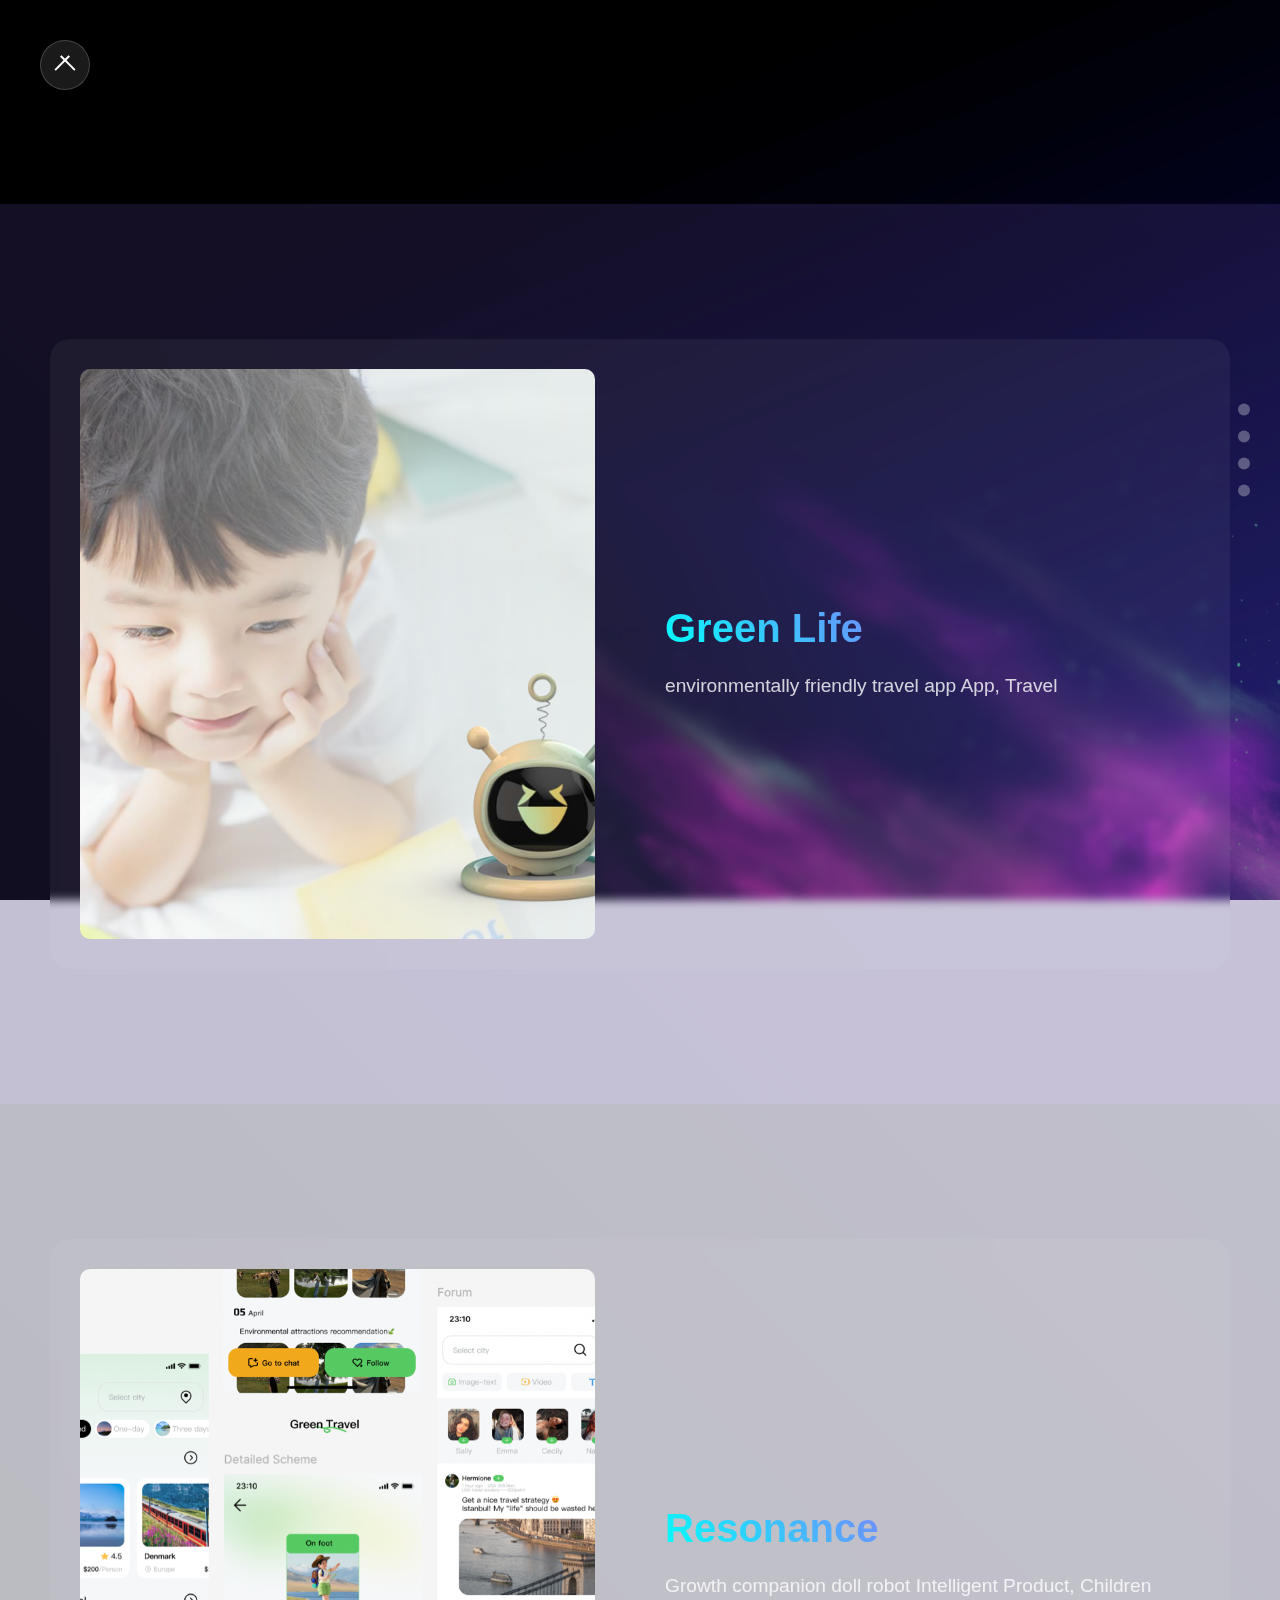
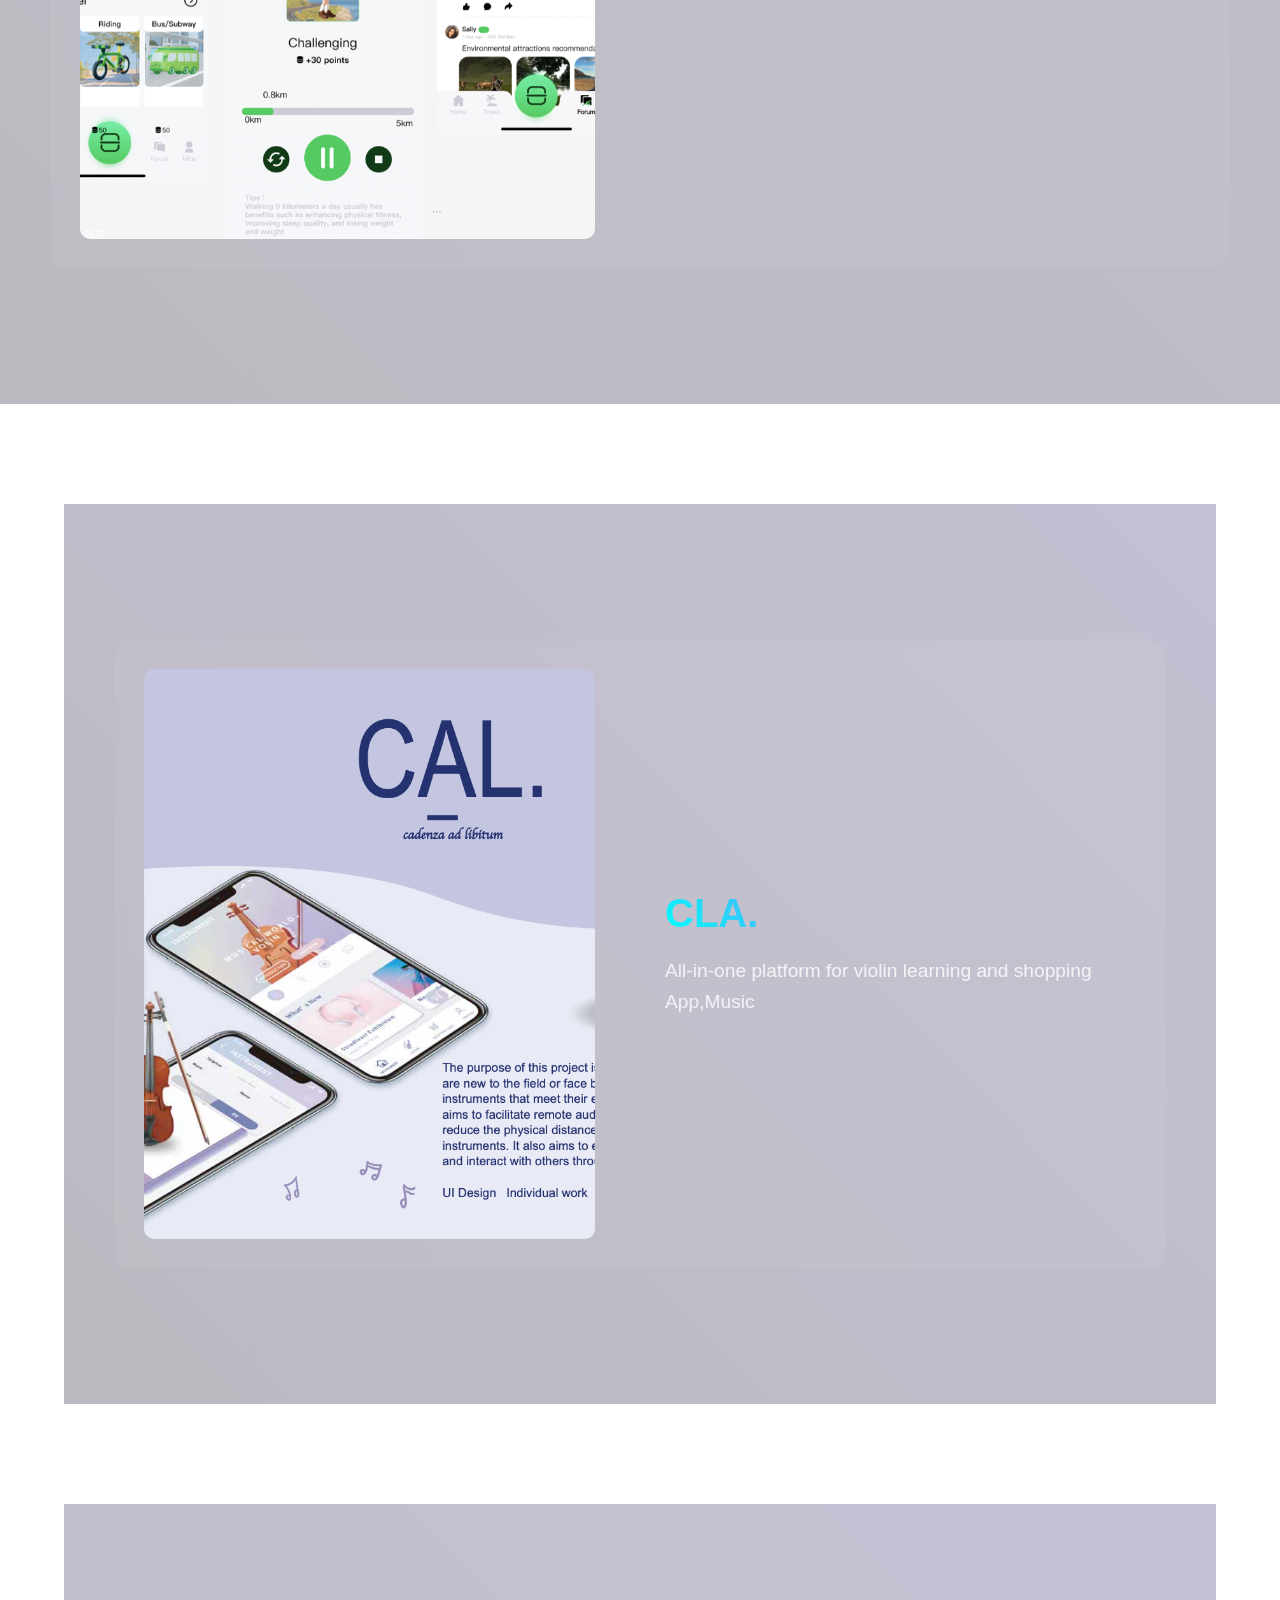
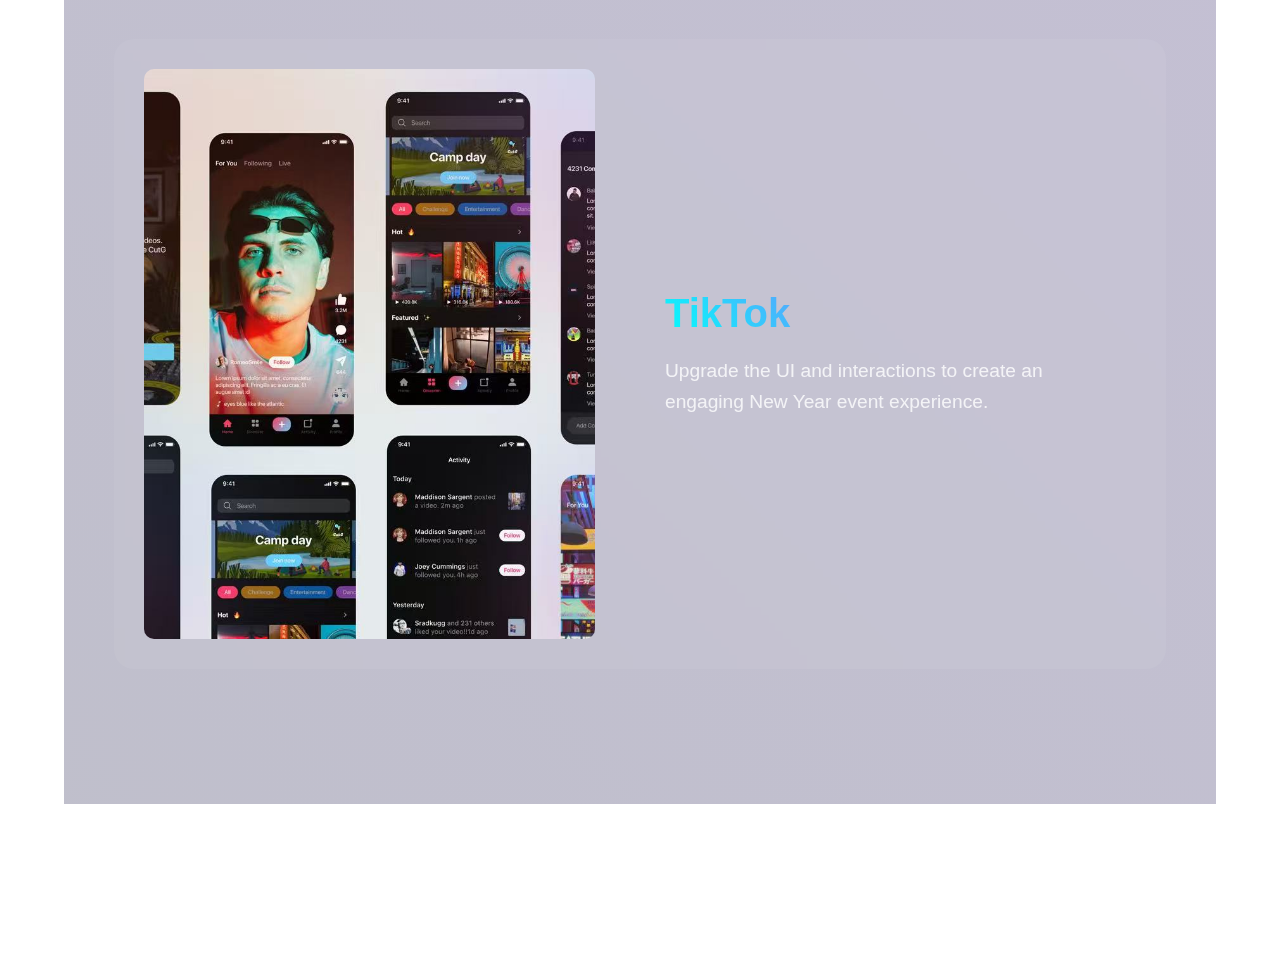
==== works.html @ 9082a08b "Initial commit" ====
<!DOCTYPE html>
<html lang="en">
<head>
    <meta charset="UTF-8">
    <meta name="viewport" content="width=device-width, initial-scale=1.0">
    <title>My Works - Amelia Portfolio</title>
    <link rel="stylesheet" href="css/style.css">
    <link rel="stylesheet" href="css/works.css">
</head>
<body>
    <div class="works-container">
        <!-- 返回按钮 -->
        <a href="index.html" class="back-button">
        
        
        </a>

        <!-- 添加SVG定义 -->
        <svg class="hidden">
            <symbol id="icon-arrowback" viewBox="0 0 24 18">
                <title>arrow-back</title>
                <path d="M7.839 17.296a.847.847 0 0 0 1.21 0 .853.853 0 0 0 0-1.198L2.914 9.965h20.238A.843.843 0 0 0 24 9.118a.852.852 0 0 0-.847-.86H2.915l6.133-6.12a.868.868 0 0 0 0-1.21.847.847 0 0 0-1.21 0L.255 8.513a.833.833 0 0 0 0 1.197l7.585 7.586z"/>
            </symbol>
        </svg>

        <!-- 作品列表 -->

        <a href="project-detail.html" class="work-item">
            <div class="work-content">
                <div class="work-image">
                    <img src="img/Resonance01.png" alt="AI Companion Robot">
                </div>
                <div class="work-info">
                    <h3>Green Life</h3>
                    <p>environmentally friendly travel app
                        App, Travel</p>
                </div>
            </div>
        </a>

        <a class="work-item">
            <div class="work-content">
                <div class="work-image">
                    <img src="img/Green Life.png" alt="EcoTrack App">
                </div>
                <div class="work-info">
                    <h3>Resonance</h3>
                    <p>Growth companion doll robot
                        Intelligent Product, Children</p>
                </div>
            </div>
        </a>
        
        <div class="works-grid">
            
            <a class="work-item">
                <div class="work-content">
                   
                    <div class="work-image">
                        <img src="img/CAL..png" alt="Violin Learning App">
                      
                    </div>

                    <div class="work-info">
                        <h3>CLA.</h3>
                        <p>All-in-one platform for violin learning and shopping
                            App,Music</p>
                    </div>
                </div>
            </a>

            <a href="design-system.html" class="work-item">
                <div class="work-content">
                    <div class="work-image">
                        <img src="img/tiktok.jpg" alt="TikTok">
                    </div>
                    <div class="work-info">
                        <h3>TikTok</h3>
                        <p>Upgrade the UI and interactions to create an engaging New Year event experience.</p>
                    </div>
                </div>
            </a>
        </div>

        <!-- 页面导航点 -->
        <div class="page-dots">
            <a href="#work-1" class="dot active"></a>
            <a href="#work-2" class="dot"></a>
            <a href="#work-3" class="dot"></a>
            <a href="#work-4" class="dot"></a>
        </div>
    </div>
</body>
</html>
---- css/style.css ----
* {
    margin: 0;
    padding: 0;
    box-sizing: border-box;
}

body {
    font-family: 'Arial', sans-serif;
    color: #fff;
    overflow-x: hidden;
    position: relative;
    background-image: url('../bimg/bg3.jpg');
    background-size: cover;
    background-position: center;
    background-repeat: no-repeat;
    background-attachment: fixed;
    margin: 0;
    padding: 0;
}


.banner {
    position: relative;
    height: 100vh;
    overflow: hidden;
}

#myVideo {
    position: absolute;
    right: 0;
    bottom: 0;
    min-width: 100%;
    min-height: 100%;
    width: auto;
    height: auto;
    z-index: -2;
    object-fit: cover;
    display: none;
}

.banner-overlay {
    position: absolute;
    top: 0;
    left: 0;
    width: 100%;
    height: 100%;
    background: none;
    z-index: -1;
    display: none;
}

.banner-content {
    position: absolute;
    top: 50%;
    left: 50%;
    transform: translate(-50%, -50%);
    text-align: center;
    width: 100%;
    z-index: 1;
}


.glitch-wrapper {
    margin-bottom: 30px;
}

.glitch {
    font-family: 'TAN-SOMETLMES', sans-serif;
    font-size: 2em !important;
    margin-bottom: 15px;
    transition: all 0.3s ease;
}

.glitch-text {
    font-family: 'TAN-SOMETLMES', sans-serif;
    font-size: 2.5em !important;
    margin-bottom: 15px;
    transition: all 0.3s ease;
}

.glitch:first-child {
    cursor: pointer;
}

.glitch:first-child:hover {
    font-size: 2.5em !important;
    text-shadow: 0 0 10px rgba(255, 255, 255, 0.8),
        0 0 20px rgba(255, 255, 255, 0.5),
        0 0 30px rgba(0, 255, 252, 0.5),
        0 0 40px rgba(252, 0, 255, 0.5);
    transform: translateY(-2px);
    color: #00FFFC;
}


@media (max-width: 768px) {
    .glitch {
        font-size: 2em !important;
    }

    .glitch:first-child:hover {
        font-size: 2.4em !important;
    }
}


.typing-text {
    font-size: 1.5em;
    margin: 20px 0;
    opacity: 0;
    animation: fadeIn 1s forwards;
    animation-delay: 3s;
}


.scroll-hint {
    position: absolute;
    bottom: 40px;
    left: 50%;
    transform: translateX(-50%);
    text-align: center;
    opacity: 0;
    animation: fadeIn 1s forwards;
    animation-delay: 3.5s;
}

.scroll-hint span {
    display: block;
    margin-bottom: 10px;
    font-size: 14px;
    letter-spacing: 2px;
}

.scroll-arrow {
    width: 30px;
    height: 30px;
    border-right: 3px solid rgba(255, 255, 255, 0.8);
    border-bottom: 3px solid rgba(255, 255, 255, 0.8);
    transform: rotate(45deg);
    margin-bottom: 10px;
    animation: floatArrow 2s ease-in-out infinite;
}


@keyframes fadeIn {
    to {
        opacity: 1;
    }
}

@keyframes progress {
    to {
        width: 100%;
    }
}

@keyframes scrollArrow {
    0% {
        transform: rotate(45deg) translate(-20px, -20px);
        opacity: 0;
    }

    50% {
        opacity: 1;
    }

    100% {
        transform: rotate(45deg) translate(0, 0);
        opacity: 0;
    }
}


@media (max-width: 768px) {
    .glitch {
        font-size: 3.5em;
    }

    .typing-text {
        font-size: 1.2em;
    }
}


.banner-image {
    position: absolute;
    top: 0;
    left: 0;
    width: 100%;
    height: 100%;
    background-image: url('../assets/banner-bg.jpg');
    background-size: cover;
    background-position: center;
    background-repeat: no-repeat;
    z-index: -2;
    transition: transform 0.3s ease;
}


.main-nav {
    position: absolute;
    top: 40px;
    right: 60px;
    display: flex;
    gap: 30px;
    z-index: 100;
}

.nav-item {
    font-family: 'ENGR', sans-serif;
    color: #fff;
    text-decoration: none;
    font-size: 1.2em;
    text-transform: uppercase;
    letter-spacing: 2px;
    padding: 8px 15px;
    border-radius: 20px;
    transition: all 0.3s ease;
    background: rgba(0, 0, 0, 0.2);
    backdrop-filter: blur(10px);
}

.nav-item:hover {
    background: rgba(255, 255, 255, 0.1);
    color: #00fffc;
    transform: translateY(-2px);
}

.nav-item.active {
    background: rgba(255, 255, 255, 0.1);
    color: #00fffc;
}

@media (max-width: 768px) {
    .main-nav {
        top: 20px;
        right: 20px;
        gap: 15px;
    }

    .nav-item {
        font-size: 0.9em;
        padding: 6px 12px;
    }
}

.banner-content {
    padding: 0 20px;
    max-width: 800px;
    margin: 0 auto;
}

.glitch {
    font-size: 6em;
    margin-bottom: 30px;
}

.intro-text {
    text-align: center;
    opacity: 0;
    animation: fadeIn 1s forwards;
    animation-delay: 0.5s;
}

.intro-text p:first-child {
    font-family: 'ENGR', sans-serif;
    font-size: 1.2em;
    margin-bottom: 20px;
    font-weight: 300;
    letter-spacing: 2px;
}

.description {
    font-family: 'sylfaen', serif;
    font-size: 1.2em;
    line-height: 1.6;
    color: rgba(255, 255, 255, 0.8);
    max-width: 600px;
    margin: 0 auto;
}

.banner-overlay {
    background: linear-gradient(45deg,
            rgba(0, 0, 0, 0.7),
            rgba(0, 0, 0, 0.5));
}



.menu-overlay {
    position: fixed;
    top: 0;
    left: 0;
    width: 100%;
    height: 100vh;
    background: rgba(0, 0, 0, 0.95);
    z-index: 98;
    clip-path: circle(0% at 95% 5%);
    backdrop-filter: blur(10px);
}


.menu-content {
    position: absolute;
    top: 50%;
    left: 50%;
    transform: translate(-50%, -50%);
    width: 100%;
    text-align: center;
}

.menu-items {
    display: flex;
    flex-direction: column;
    gap: 2rem;
}

.menu-item {
    position: relative;
    cursor: pointer;
    overflow: hidden;
    padding: 1rem;
}

.menu-item-text {
    position: relative;
    font-size: 4em;
    font-weight: bold;
    color: #fff;
    text-transform: uppercase;
    transition: color 0.3s ease;
    z-index: 1;
}

.menu-item-bg {
    position: absolute;
    top: 0;
    left: -100%;
    width: 100%;
    height: 100%;
    background: linear-gradient(90deg, #00fffc, #fc00ff);
    transition: transform 0.3s ease;
    z-index: 0;
}


.menu-item:hover .menu-item-bg {
    transform: translateX(100%);
}

.menu-item:hover .menu-item-text {
    color: #000;
}


.menu-wrapper.active .menu-icon span:nth-child(1) {
    transform: translateY(6px) rotate(45deg);
}

.menu-wrapper.active .menu-icon span:nth-child(2) {
    opacity: 0;
}

.menu-wrapper.active .menu-icon span:nth-child(3) {
    transform: translateY(-6px) rotate(-45deg);
}

.work-showcase {
    position: fixed;
    top: 0;
    left: 0;
    width: 100%;
    height: 100vh;
    background: linear-gradient(135deg, #1a1a2f 0%, #2d2b55 50%, #3b2d6e 100%);
    z-index: 97;
    overflow-y: scroll;
    scroll-behavior: smooth;
}

.work-container {
    position: relative;
    width: 100%;
    height: auto;
    display: flex;
    flex-direction: column;
}

.work-item {
    position: relative;
    width: 100%;
    height: 100vh;
    display: flex;
    justify-content: center;
    align-items: center;
    padding: 50px;
    background: linear-gradient(45deg, rgba(26, 26, 47, 0.3), rgba(45, 43, 85, 0.3));
    transition: all 0.5s ease;
}

.work-item:nth-child(1) {
    background: linear-gradient(45deg, rgba(26, 26, 47, 0.3), rgba(59, 45, 110, 0.3));
}

.work-item:nth-child(2) {
    background: linear-gradient(45deg, rgba(45, 43, 85, 0.3), rgba(59, 45, 110, 0.3));
}

.work-item:nth-child(3) {
    background: linear-gradient(45deg, rgba(59, 45, 110, 0.3), rgba(71, 54, 132, 0.3));
}


.work-item:hover {
    background: linear-gradient(45deg, rgba(45, 43, 85, 0.4), rgba(71, 54, 132, 0.4));
}


.work-content {
    position: relative;
    width: 80%;
    max-width: 1200px;
    height: 70vh;
    display: flex;
    gap: 50px;
    background: rgba(255, 255, 255, 0.1);
    backdrop-filter: blur(5px);
    padding: 30px;
    border-radius: 20px;
}


.work-image {
    position: relative;
    width: 60%;
    height: 100%;
    overflow: hidden;
    border-radius: 20px;
    transition: all 0.5s ease;
}


.work-image img {
    width: 100%;
    height: 100%;
    object-fit: cover;
    transition: all 0.8s cubic-bezier(0.4, 0, 0.2, 1);
}


.work-item:hover .work-image {
    transform: perspective(1000px) rotateY(-5deg) translateX(-10px);
}

.work-item:hover .work-image img {
    transform: scale(1.05);
}


.work-info {
    position: relative;
    width: 40%;
    padding: 40px 0;
    display: flex;
    flex-direction: column;
    justify-content: center;
}

.work-info h3 {
    font-size: 3em;
    margin-bottom: 20px;
    color: #fff;
}

.work-info p {
    font-size: 1.2em;
    line-height: 1.6;
    color: rgba(255, 255, 255, 0.8);
}
.work-image::before {
    display: none;
}

.scroll-indicator {
    position: fixed;
    right: 30px;
    top: 50%;
    transform: translateY(-50%);
    z-index: 99;
    display: flex;
    flex-direction: column;
    gap: 10px;
}

.scroll-dot {
    width: 10px;
    height: 10px;
    border-radius: 50%;
    background: rgba(255, 255, 255, 0.3);
    cursor: pointer;
    transition: all 0.3s ease;
}

.scroll-dot.active {
    background: #fff;
    transform: scale(1.5);
}

.project-detail {
    position: fixed;
    top: 0;
    left: 0;
    width: 100%;
    height: 100vh;
    background: linear-gradient(135deg, #1a1a2f 0%, #2d2b55 50%, #3b2d6e 100%);
    z-index: 999;
    overflow-y: scroll;
    scroll-behavior: smooth;
}

.project-detail-container {
    max-width: 1400px;
    margin: 0 auto;
    padding: 100px 5%;
}

.back-button {
    position: fixed;
    top: 40px;
    left: 40px;
    width: 50px;
    height: 50px;
    cursor: pointer;
    z-index: 1000;
    display: flex;
    align-items: center;
    justify-content: center;
    background: rgba(255, 255, 255, 0.1);
    border-radius: 50%;
    backdrop-filter: blur(10px);
    border: 1px solid rgba(255, 255, 255, 0.2);
    transition: all 0.3s ease;
}

.back-button:hover {
    background: rgba(255, 255, 255, 0.2);
    transform: scale(1.1);
}

.back-button::before,
.back-button::after {
    content: '';
    position: absolute;
    width: 20px;
    height: 2px;
    background: #fff;
    transition: all 0.3s ease;
}

.back-button::before {
    transform: rotate(-45deg) translate(2px, -2px);
    left: 12px;
}

.back-button::after {
    transform: rotate(45deg) translate(2px, 2px);
    left: 12px;
}

.back-button:hover::before,
.back-button:hover::after {
    background: #00fffc;
    box-shadow: 0 0 10px rgba(0, 255, 252, 0.5);
}

.project-header {
    text-align: center;
    margin-bottom: 80px;
}

.project-header h1 {
    font-size: 4em;
    margin-bottom: 20px;
    background: linear-gradient(45deg, #00fffc, #fc00ff);
    -webkit-background-clip: text;
    -webkit-text-fill-color: transparent;
}

.project-category {
    font-size: 1.2em;
    color: rgba(255, 255, 255, 0.8);
}

.project-header {
    text-align: center;
    margin-bottom: 80px;
}

.project-header h1 {
    font-size: 4em;
    margin-bottom: 20px;
    background: linear-gradient(45deg, #00fffc, #fc00ff);
    -webkit-background-clip: text;
    -webkit-text-fill-color: transparent;
}

.project-category {
    font-size: 1.2em;
    color: rgba(255, 255, 255, 0.8);
}

.project-hero {
    width: 100%;
    height: 70vh;
    margin-bottom: 100px;
    overflow: hidden;
    border-radius: 20px;
}

.project-hero img {
    width: 100%;
    height: 100%;
    object-fit: cover;
}

.project-overview {
    display: grid;
    grid-template-columns: 1fr 1fr;
    gap: 50px;
    margin-bottom: 100px;
}

.overview-left h2 {
    font-size: 2.5em;
    margin-bottom: 30px;
}

.overview-left p {
    font-size: 1.2em;
    line-height: 1.6;
    color: rgba(255, 255, 255, 0.8);
}

.project-info .info-item {
    margin-bottom: 30px;
}

.project-info h3 {
    font-size: 1.2em;
    margin-bottom: 10px;
    color: #00fffc;
}

.project-section {
    display: flex;
    align-items: center;
    justify-content: space-between;
    gap: 50px;
    margin-bottom: 100px;
}

.project-section.reverse {
    flex-direction: row-reverse;
}

.project-section.reverse .section-content {
    direction: ltr;
}

.section-image {
    flex: 0 0 45%;
    border-radius: 20px;
    overflow: hidden;
}

.section-image img {
    width: 100%;
    height: 100%;
    object-fit: cover;
    transition: transform 0.5s ease;
}

.section-image:hover {
    transform: scale(1.02);
}

.section-image:hover img {
    transform: scale(1.1);
}

.section-content {
    flex: 0 0 45%;
}

.section-content h2 {
    font-family: 'alingkar', sans-serif;
    font-size: 2.5em;
    margin-bottom: 20px;
    color: #fff;
    background: linear-gradient(45deg, #00fffc, #fc00ff);
    -webkit-background-clip: text;
    -webkit-text-fill-color: transparent;
}

.section-content p {
    font-family: 'alize', serif;
    font-size: 1.2em;
    line-height: 1.6;
    color: rgba(255, 255, 255, 0.8);
}


.project-conclusion {
    text-align: center;
    max-width: 800px;
    margin: 0 auto 100px;
}

.project-conclusion h2 {
    font-size: 2.5em;
    margin-bottom: 30px;
}


.next-project {
    text-align: center;
    padding: 50px 0;
    cursor: pointer;
    transition: 0.3s;
}

.next-project:hover {
    transform: translateY(-10px);
}

.next-project p {
    font-size: 1.2em;
    color: rgba(255, 255, 255, 0.8);
    margin-bottom: 10px;
}

.next-project h3 {
    font-size: 2em;
    color: #00fffc;
}

.menu-transition-overlay {
    position: fixed;
    top: 0;
    left: 0;
    width: 100%;
    height: 0;
    background: linear-gradient(180deg,
            rgba(26, 26, 47, 0.95) 0%,
            rgba(45, 43, 85, 0.95) 50%,
            rgba(59, 45, 110, 0.95) 100%);
    z-index: 999;
    pointer-events: none;
}
.home-title {
    position: absolute;
    top: 40px;
    left: 60px;
    font-size: 2em;
    font-weight: bold;
    color: #fff;
    text-transform: uppercase;
    letter-spacing: 3px;
    z-index: 10;
    opacity: 0.7;
    transition: all 0.3s ease;
}

.home-title:hover {
    opacity: 1;
    text-shadow: 0 0 10px rgba(255, 255, 255, 0.8),
        0 0 20px rgba(255, 255, 255, 0.5),
        0 0 30px rgba(0, 255, 252, 0.5),
        0 0 40px rgba(252, 0, 255, 0.5);
    transform: translateY(-2px);
    color: #00FFFC;

}

.project-showcase {
    width: 100%;
    background: none;
    padding: 100px 5%;
}

.project-grid {
    max-width: 1400px;
    margin: 0 auto;
    display: flex;
    flex-direction: column;
    gap: 100px;
}

.project-section {
    display: flex;
    align-items: center;
    justify-content: space-between;
    gap: 50px;
    margin-bottom: 100px;
}

.project-section.reverse {
    flex-direction: row-reverse;
}

.project-section.reverse .section-content {
    direction: ltr;
}

.section-image {
    flex: 0 0 45%;
    border-radius: 20px;
    overflow: hidden;
}

.section-image img {
    width: 100%;
    height: 100%;
    object-fit: cover;
    transition: transform 0.5s ease;
}

.section-image:hover {
    transform: scale(1.02);
}

.section-image:hover img {
    transform: scale(1.1);
}

.section-content {
    flex: 0 0 45%;
}

.section-content h2 {
    font-family: 'alingkar', sans-serif;
    font-size: 2.5em;
    margin-bottom: 20px;
    color: #fff;
    background: linear-gradient(45deg, #00fffc, #fc00ff);
    -webkit-background-clip: text;
    -webkit-text-fill-color: transparent;
}

.section-content p {
    font-family: 'alize', serif;
    font-size: 1.2em;
    line-height: 1.6;
    color: rgba(255, 255, 255, 0.8);
}

@media (max-width: 1024px) {

    .project-section,
    .project-section.reverse {
        flex-direction: column;
        text-align: center;
    }

    .section-image,
    .section-content {
        flex: 0 0 100%;
    }
}

.banner-right-image {
    position: absolute;
    top: 50%;
    right: 100px;
    transform: translateY(-50%) rotate(-45deg);
    width: 400px;
    height: 500px;
    z-index: 1;
    border-radius: 20px;
    overflow: hidden;
    transition: all 0.5s ease;
}

.banner-right-image img {
    width: 100%;
    height: 100%;
    object-fit: contain;
    background: rgba(0, 0, 0, 0.2);
    transform: rotate(45deg);
}



.scroll-arrow-container {
    position: absolute;
    bottom: 40px;
    left: 50%;
    transform: translateX(-50%);
    display: flex;
    flex-direction: column;
    align-items: center;
    cursor: pointer;
    z-index: 2;
}

.scroll-arrow {
    width: 30px;
    height: 30px;
    border-right: 2px solid #fff;
    border-bottom: 2px solid #fff;
    transform: rotate(45deg);
    margin-bottom: 10px;
}

.scroll-text {
    font-family: 'ENGR', sans-serif;
    color: #fff;
    font-size: 14px;
    text-transform: uppercase;
    letter-spacing: 2px;
}

.scroll-arrow-container:hover .scroll-arrow {
    border-color: #fff;
}

.scroll-arrow-container:hover .scroll-text {
    color: #fff;
}

.section-image,
.section-content {
    cursor: pointer;
}


html {
    scroll-behavior: smooth;
}


.project-section {
    text-decoration: none;
    color: inherit;
    display: flex;
    align-items: center;
    gap: 50px;
    padding: 2rem;
    margin: 2rem 0;
    border-radius: 20px;
    background: rgba(255, 255, 255, 0.05);
    backdrop-filter: blur(10px);
}

.section-image {
    flex: 0 0 45%;
    border-radius: 20px;
    overflow: hidden;
}

.section-image img {
    width: 100%;
    height: 100%;
    object-fit: cover;
}

@font-face {
    font-family: 'TAN-SOMETLMES';
    src: url('font/TAN\ -\ SOMETIMES.otf') format('opentype');
    font-weight: normal;
    font-style: normal;
}


@font-face {
    font-family: 'alingkar';
    src: url('font/alingkar.otf') format('opentype');
    font-weight: normal;
    font-style: normal;
}

@font-face {
    font-family: 'ENGR';
    src: url('font/ENGR.TTF') format('truetype');
    font-weight: normal;
    font-style: normal;
}

@font-face {
    font-family: 'sylfaen';
    src: url('font/sylfaen.ttf') format('truetype');
    font-weight: normal;
    font-style: normal;
}

@font-face {
    font-family: 'alize';
    src: url('font/alize.ttf') format('truetype');
    font-weight: normal;
    font-style: normal;
}
---- css/works.css ----
.works-container {
    width: 100%;
    min-height: 100vh;
    padding: 50px 0;
    position: relative;
}

.back-button {
    position: fixed;
    top: 40px;
    left: 40px;
    display: flex;
    align-items: center;
    gap: 10px;
    padding: 10px 20px;
    background: rgba(255, 255, 255, 0.1);
    border: 1px solid rgba(255, 255, 255, 0.2);
    border-radius: 25px;
    text-decoration: none;
    transition: all 0.3s ease;
    z-index: 100;
    transform: rotate(90deg);
}

.arrow-left {
    width: 20px;
    height: 2px;
    background: #fff;
    position: relative;
    transition: all 0.3s ease;
}

.arrow-left:before,
.arrow-left:after {
    content: '';
    position: absolute;
    width: 10px;
    height: 2px;
    background: #fff;
    left: -2px;
    transition: all 0.3s ease;
}

.arrow-left:before {
    transform: rotate(-45deg);
    top: -4px;
}

.arrow-left:after {
    transform: rotate(45deg);
    top: 4px;
}

.back-text {
    color: #fff;
    font-size: 14px;
    font-weight: 500;
    transition: all 0.3s ease;
}


.back-button:hover {
    background: rgba(255, 255, 255, 0.2);
    transform: scale(1.05) rotate(0deg);
}

.back-button:hover .arrow-left,
.back-button:hover .arrow-left:before,
.back-button:hover .arrow-left:after {
    background: #00fffc;
}

.back-button:hover .back-text {
    color: #00fffc;
}

.works-grid {
    width: 100%;
    max-width: 1400px;
    margin: 0 auto;
    padding: 100px 5%;
    display: flex;
    flex-direction: column;
    gap: 100px;
}

.work-item {
    text-decoration: none;
    color: inherit;
    scroll-margin-top: 100px;
}

.work-content {
    width: 100%;
    display: flex;
    gap: 50px;
    background: rgba(255, 255, 255, 0.05);
    padding: 30px;
    border-radius: 20px;
}

.work-image {
    flex: 1;
    overflow: hidden;
    border-radius: 10px;
}

.work-image img {
    width: 100%;
    height: 100%;
    object-fit: cover;
}

.work-info {
    flex: 1;
    padding: 20px;
}

.work-info h3 {
    font-size: 2.5em;
    margin-bottom: 20px;
    color: #fff;
    background: linear-gradient(45deg, #00fffc, #fc00ff);
    -webkit-background-clip: text;
    -webkit-text-fill-color: transparent;
}

.work-info p {
    font-size: 1.2em;
    line-height: 1.6;
    color: rgba(255, 255, 255, 0.8);
}


.page-dots {
    position: fixed;
    right: 30px;
    top: 50%;
    transform: translateY(-50%);
    display: flex;
    flex-direction: column;
    gap: 15px;
    z-index: 100;
}

.dot {
    width: 12px;
    height: 12px;
    border-radius: 50%;
    background: rgba(255, 255, 255, 0.3);
    cursor: pointer;
}
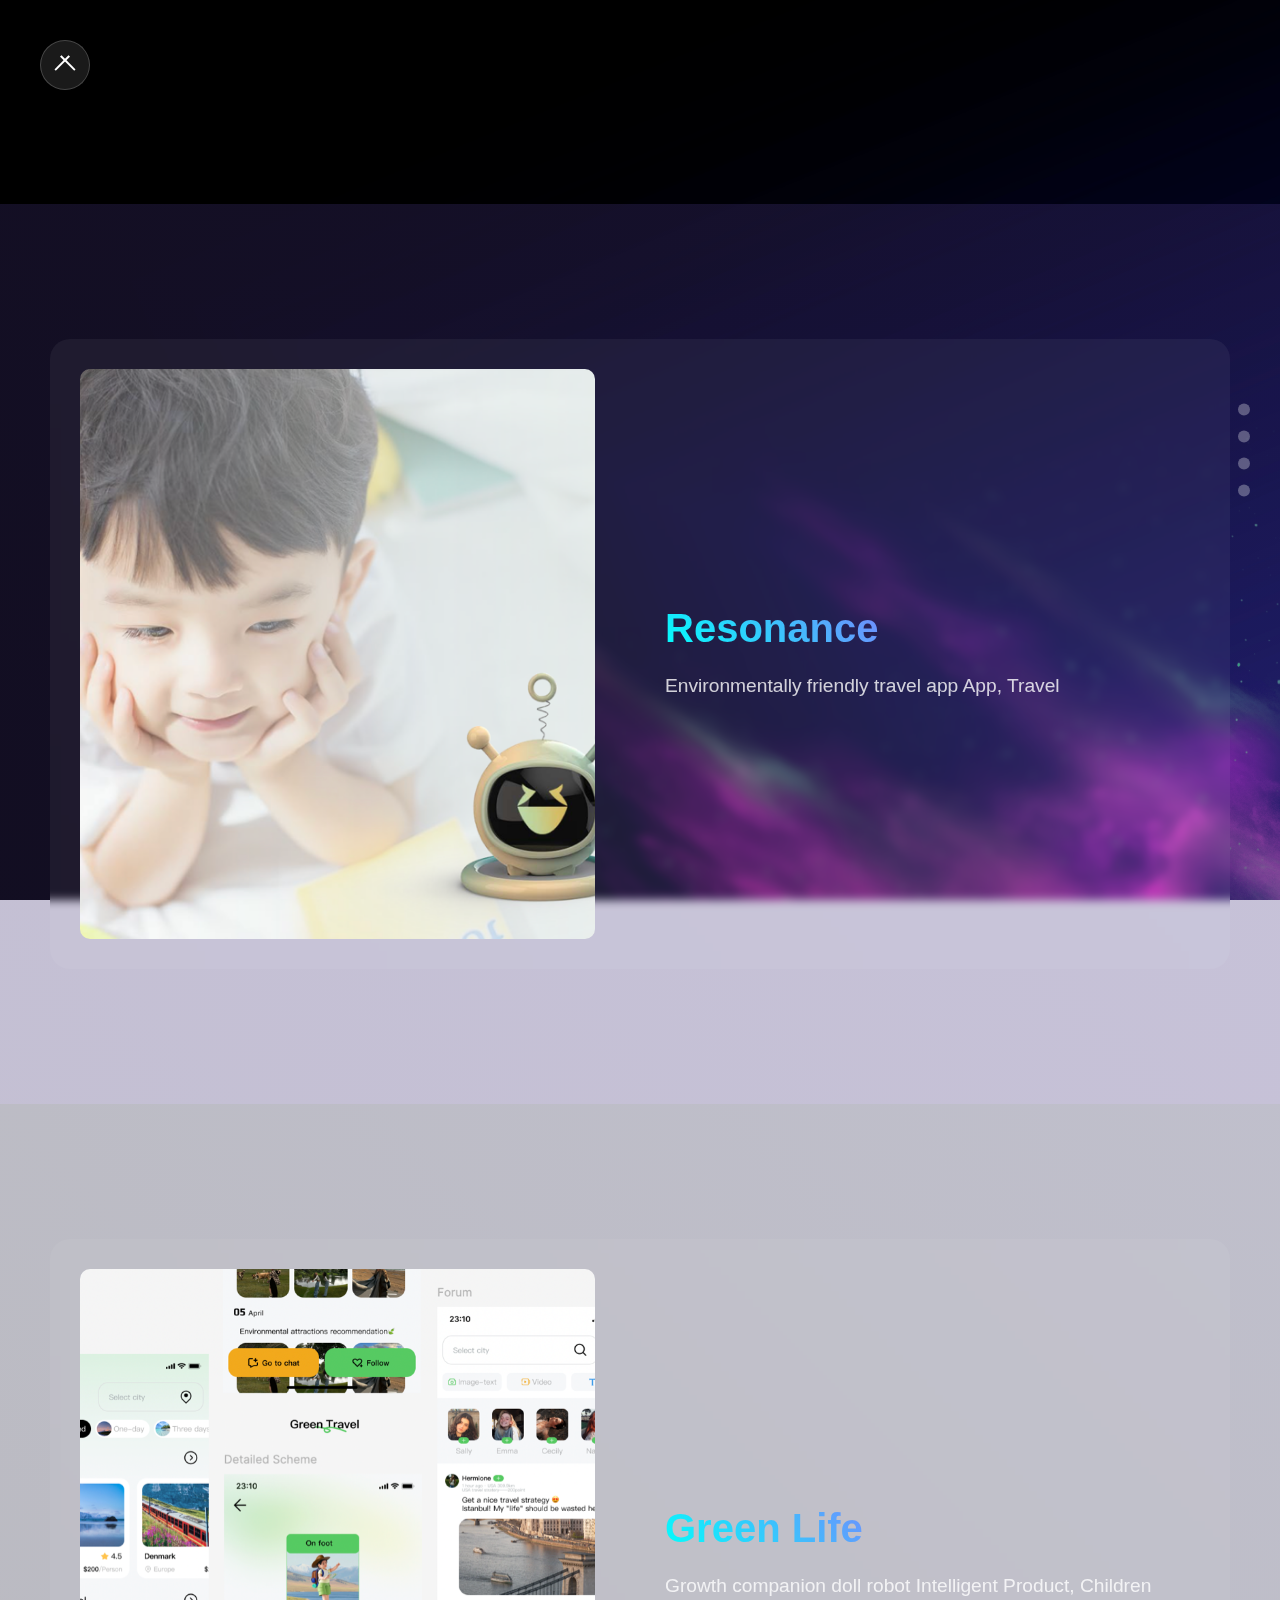
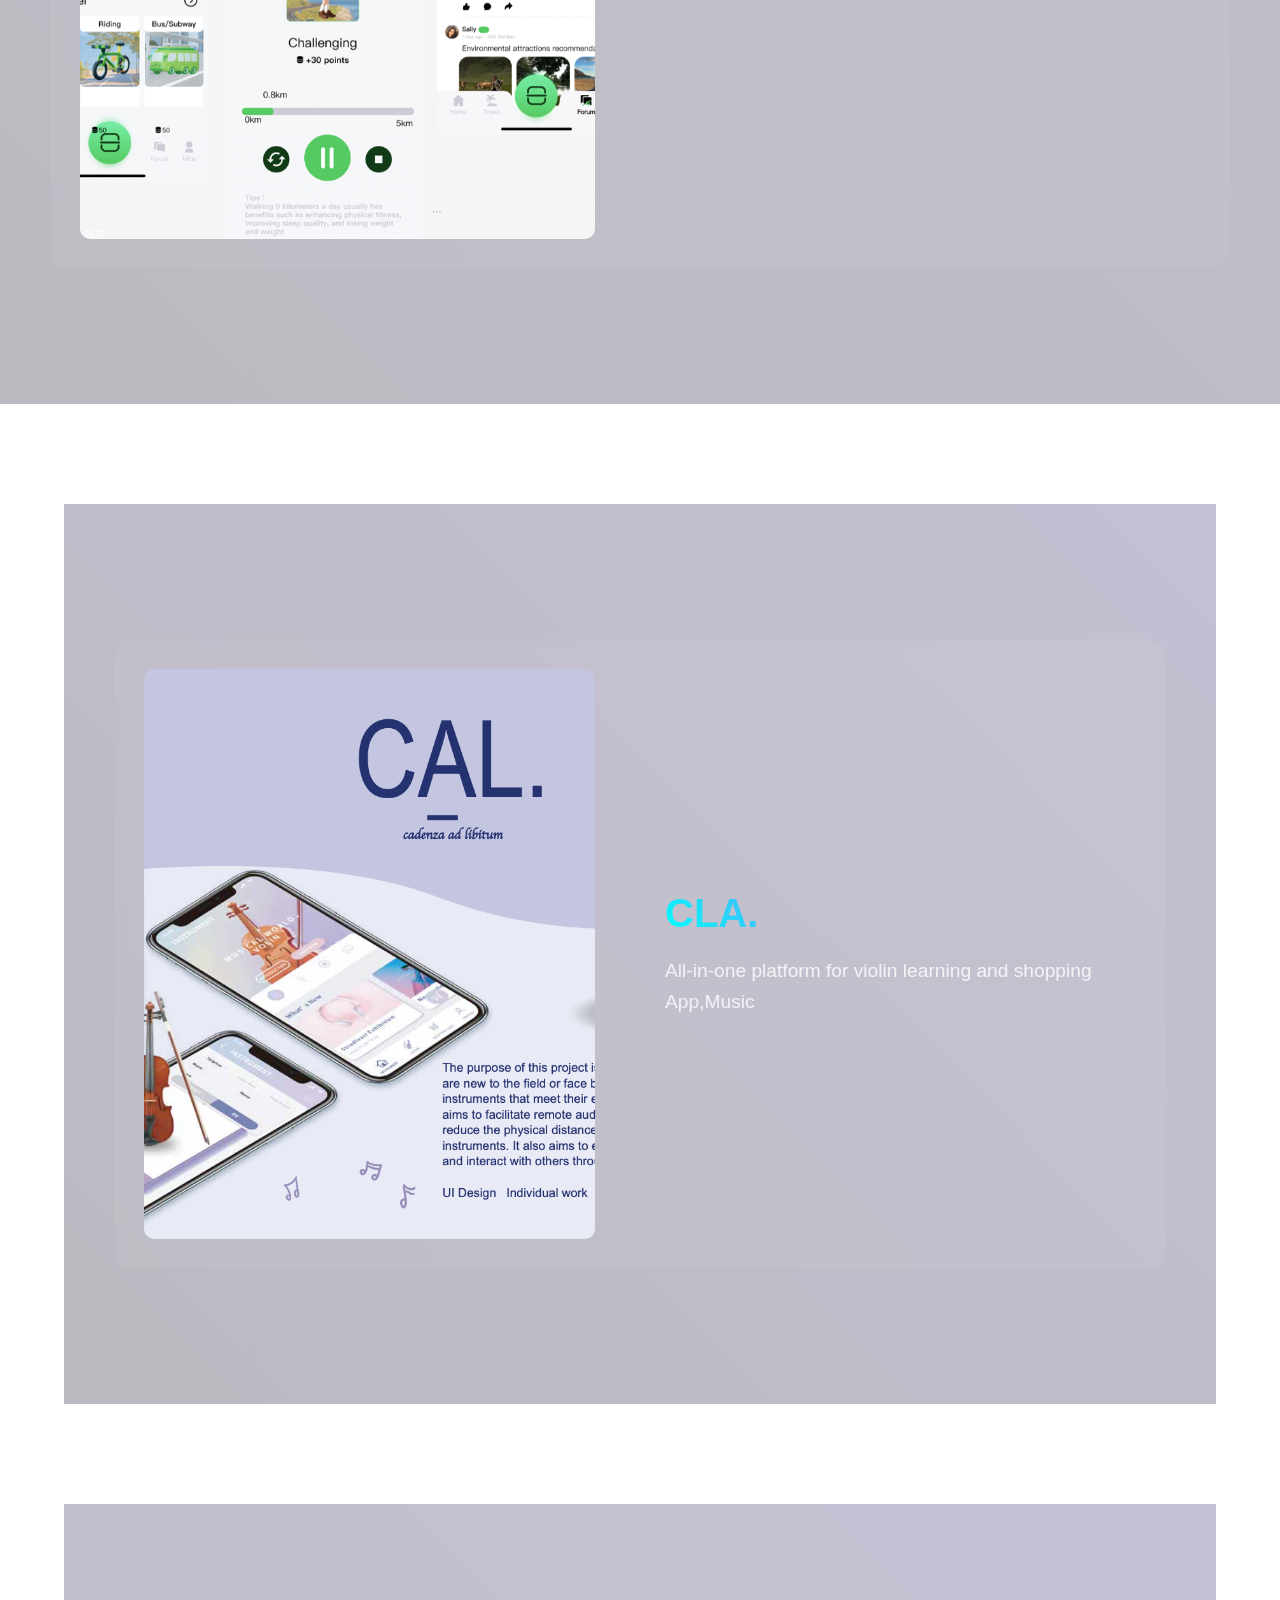
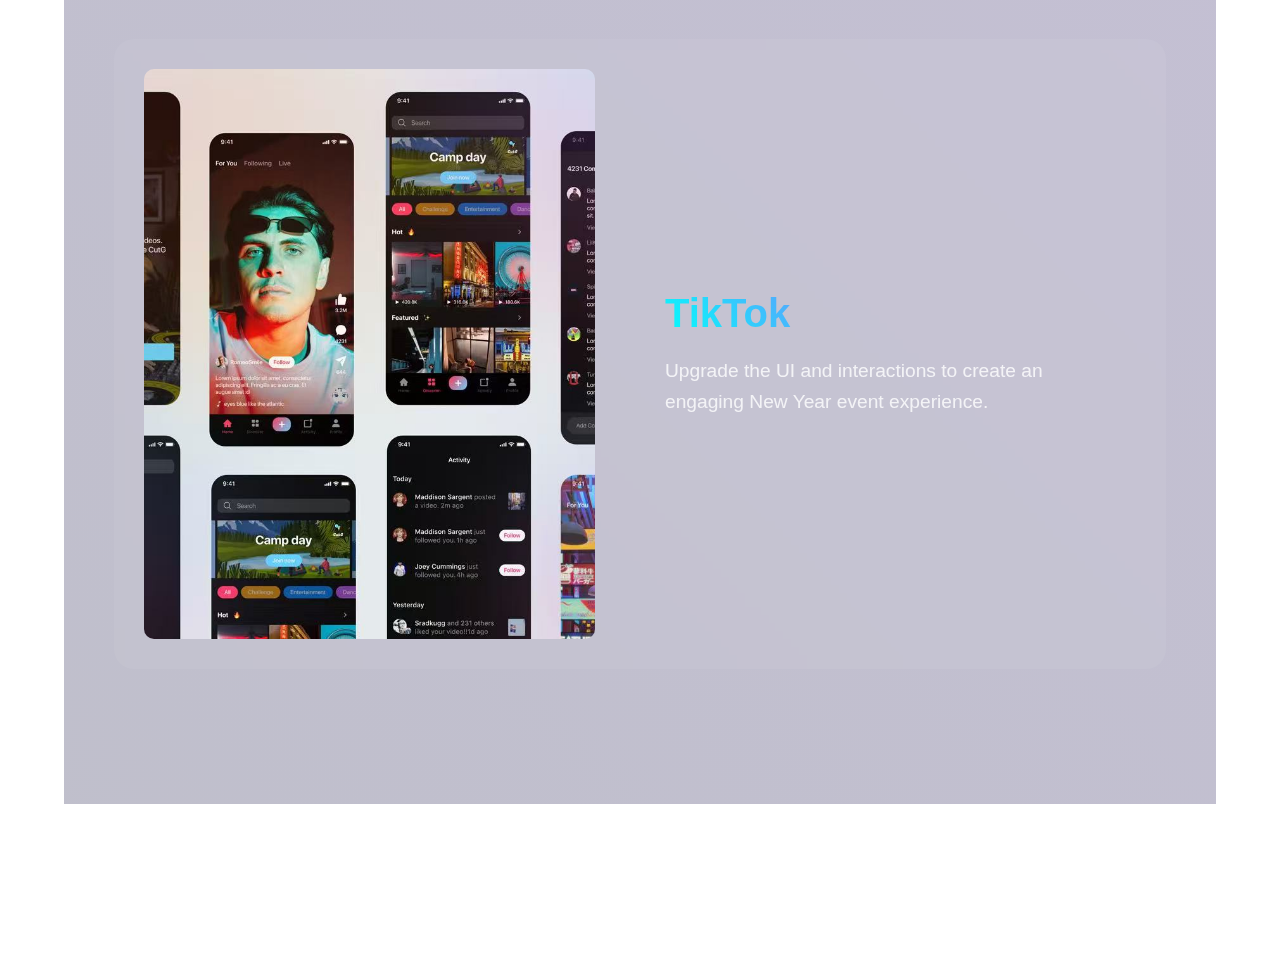
==== commit 736cbd42: "Update works.html" ====
--- a/works.html
+++ b/works.html
@@ -9,13 +9,8 @@
 </head>
 <body>
     <div class="works-container">
-        <!-- 返回按钮 -->
-        <a href="index.html" class="back-button">
-        
-        
-        </a>
-
-        <!-- 添加SVG定义 -->
+    
+        <a href="index.html" class="back-button"></a>
         <svg class="hidden">
             <symbol id="icon-arrowback" viewBox="0 0 24 18">
                 <title>arrow-back</title>
@@ -23,16 +18,14 @@
             </symbol>
         </svg>
 
-        <!-- 作品列表 -->
-
-        <a href="project-detail.html" class="work-item">
+        <a href="detail.html" class="work-item">
             <div class="work-content">
                 <div class="work-image">
                     <img src="img/Resonance01.png" alt="AI Companion Robot">
                 </div>
                 <div class="work-info">
-                    <h3>Green Life</h3>
-                    <p>environmentally friendly travel app
+                    <h3>Resonance</h3>
+                    <p>Environmentally friendly travel app
                         App, Travel</p>
                 </div>
             </div>
@@ -44,7 +37,7 @@
                     <img src="img/Green Life.png" alt="EcoTrack App">
                 </div>
                 <div class="work-info">
-                    <h3>Resonance</h3>
+                    <h3>Green Life</h3>
                     <p>Growth companion doll robot
                         Intelligent Product, Children</p>
                 </div>
@@ -91,4 +84,4 @@
         </div>
     </div>
 </body>
-</html> +</html> 
--- a/css/style.css
+++ b/css/style.css
@@ -1,4 +1,3 @@
-
 * {
     margin: 0;
     padding: 0;
@@ -92,19 +91,6 @@
     transform: translateY(-2px);
     color: #00FFFC;
 }
-
-
-@media (max-width: 768px) {
-    .glitch {
-        font-size: 2em !important;
-    }
-
-    .glitch:first-child:hover {
-        font-size: 2.4em !important;
-    }
-}
-
-
 .typing-text {
     font-size: 1.5em;
     margin: 20px 0;
@@ -141,47 +127,6 @@
     margin-bottom: 10px;
     animation: floatArrow 2s ease-in-out infinite;
 }
-
-
-@keyframes fadeIn {
-    to {
-        opacity: 1;
-    }
-}
-
-@keyframes progress {
-    to {
-        width: 100%;
-    }
-}
-
-@keyframes scrollArrow {
-    0% {
-        transform: rotate(45deg) translate(-20px, -20px);
-        opacity: 0;
-    }
-
-    50% {
-        opacity: 1;
-    }
-
-    100% {
-        transform: rotate(45deg) translate(0, 0);
-        opacity: 0;
-    }
-}
-
-
-@media (max-width: 768px) {
-    .glitch {
-        font-size: 3.5em;
-    }
-
-    .typing-text {
-        font-size: 1.2em;
-    }
-}
-
 
 .banner-image {
     position: absolute;
@@ -232,13 +177,6 @@
     color: #00fffc;
 }
 
-@media (max-width: 768px) {
-    .main-nav {
-        top: 20px;
-        right: 20px;
-        gap: 15px;
-    }
-
     .nav-item {
         font-size: 0.9em;
         padding: 6px 12px;
@@ -265,7 +203,7 @@
 
 .intro-text p:first-child {
     font-family: 'ENGR', sans-serif;
-    font-size: 1.2em;
+    font-size: 1.1em;
     margin-bottom: 20px;
     font-weight: 300;
     letter-spacing: 2px;
@@ -767,8 +705,7 @@
     text-transform: uppercase;
     letter-spacing: 3px;
     z-index: 10;
-    opacity: 0.7;
-    transition: all 0.3s ease;
+    transition: 0.3s ease;
 }
 
 .home-title:hover {
@@ -964,38 +901,40 @@
     object-fit: cover;
 }
 
-@font-face {
-    font-family: 'TAN-SOMETLMES';
-    src: url('font/TAN\ -\ SOMETIMES.otf') format('opentype');
-    font-weight: normal;
-    font-style: normal;
-}
-
-
-@font-face {
-    font-family: 'alingkar';
-    src: url('font/alingkar.otf') format('opentype');
-    font-weight: normal;
-    font-style: normal;
-}
-
-@font-face {
-    font-family: 'ENGR';
-    src: url('font/ENGR.TTF') format('truetype');
-    font-weight: normal;
-    font-style: normal;
-}
-
-@font-face {
-    font-family: 'sylfaen';
-    src: url('font/sylfaen.ttf') format('truetype');
-    font-weight: normal;
-    font-style: normal;
-}
-
-@font-face {
-    font-family: 'alize';
-    src: url('font/alize.ttf') format('truetype');
-    font-weight: normal;
-    font-style: normal;
-}+
+@keyframes fadeIn {
+    to {
+        opacity: 1;
+    }
+}
+
+@keyframes progress {
+    to {
+        width: 100%;
+    }
+}
+
+@keyframes scrollArrow {
+    0% {
+        transform: rotate(45deg) translate(-20px, -20px);
+        opacity: 0;
+    }
+
+    50% {
+        opacity: 1;
+    }
+
+    100% {
+        transform: rotate(45deg) translate(0, 0);
+        opacity: 0;
+    }
+}
+@media (max-width: 768px) {
+    .glitch {
+        font-size: 3.5em;
+    }
+
+    .typing-text {
+        font-size: 1.2em;
+    }
+}
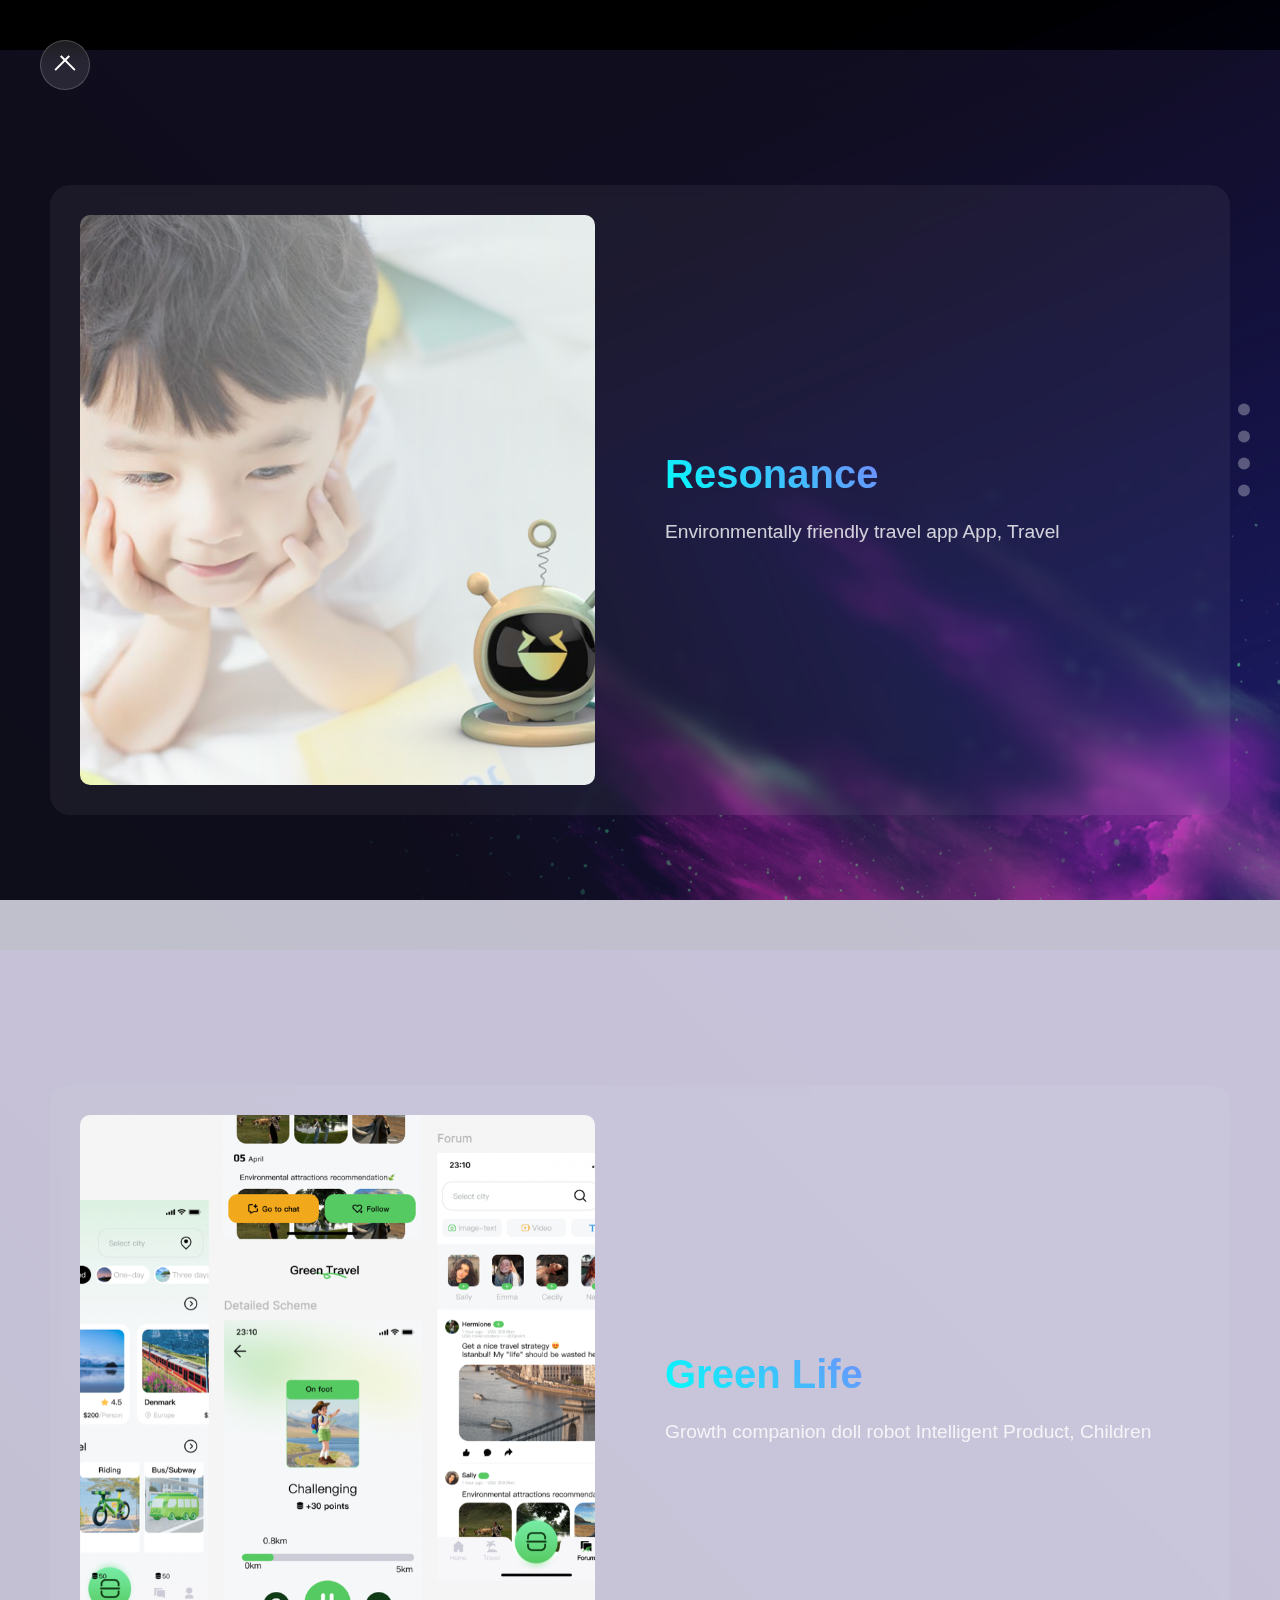
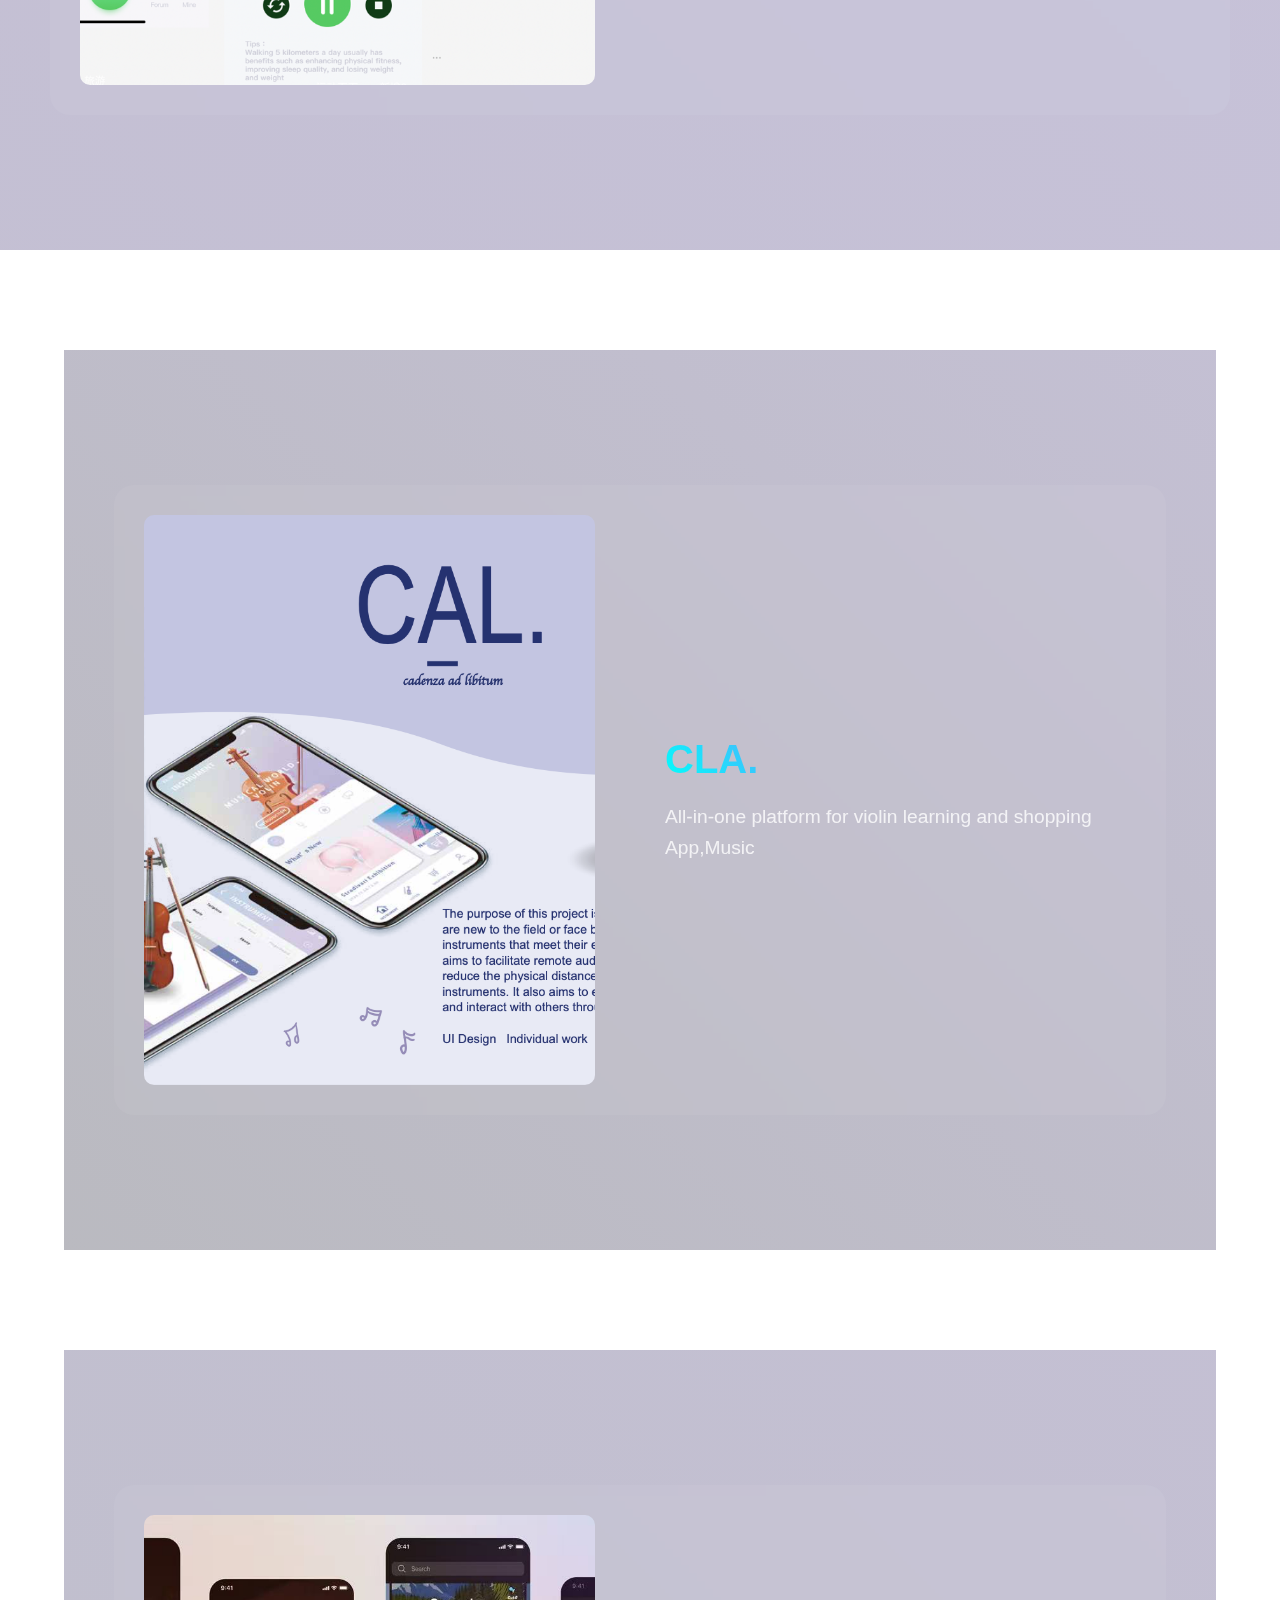
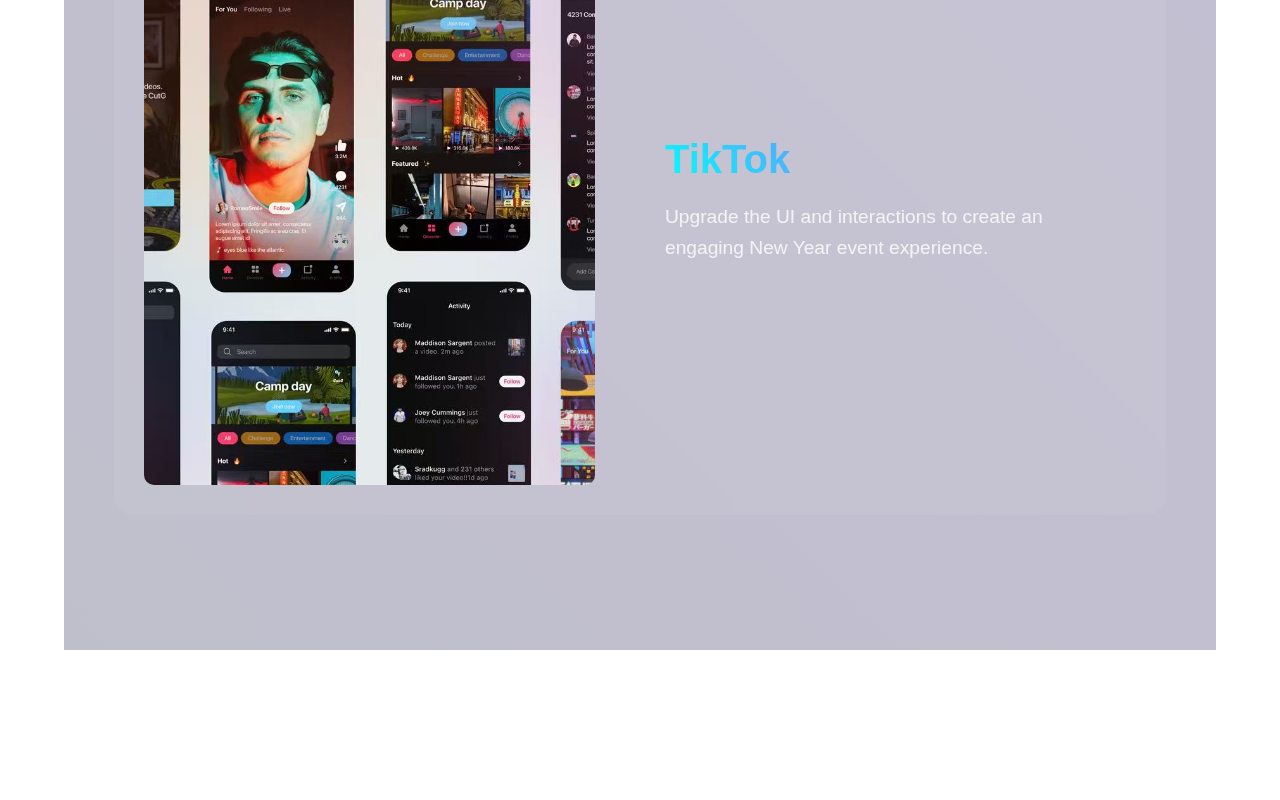
==== commit 966ce3e3: "Update works.html" ====
--- a/works.html
+++ b/works.html
@@ -11,12 +11,6 @@
     <div class="works-container">
     
         <a href="index.html" class="back-button"></a>
-        <svg class="hidden">
-            <symbol id="icon-arrowback" viewBox="0 0 24 18">
-                <title>arrow-back</title>
-                <path d="M7.839 17.296a.847.847 0 0 0 1.21 0 .853.853 0 0 0 0-1.198L2.914 9.965h20.238A.843.843 0 0 0 24 9.118a.852.852 0 0 0-.847-.86H2.915l6.133-6.12a.868.868 0 0 0 0-1.21.847.847 0 0 0-1.21 0L.255 8.513a.833.833 0 0 0 0 1.197l7.585 7.586z"/>
-            </symbol>
-        </svg>
 
         <a href="detail.html" class="work-item">
             <div class="work-content">
